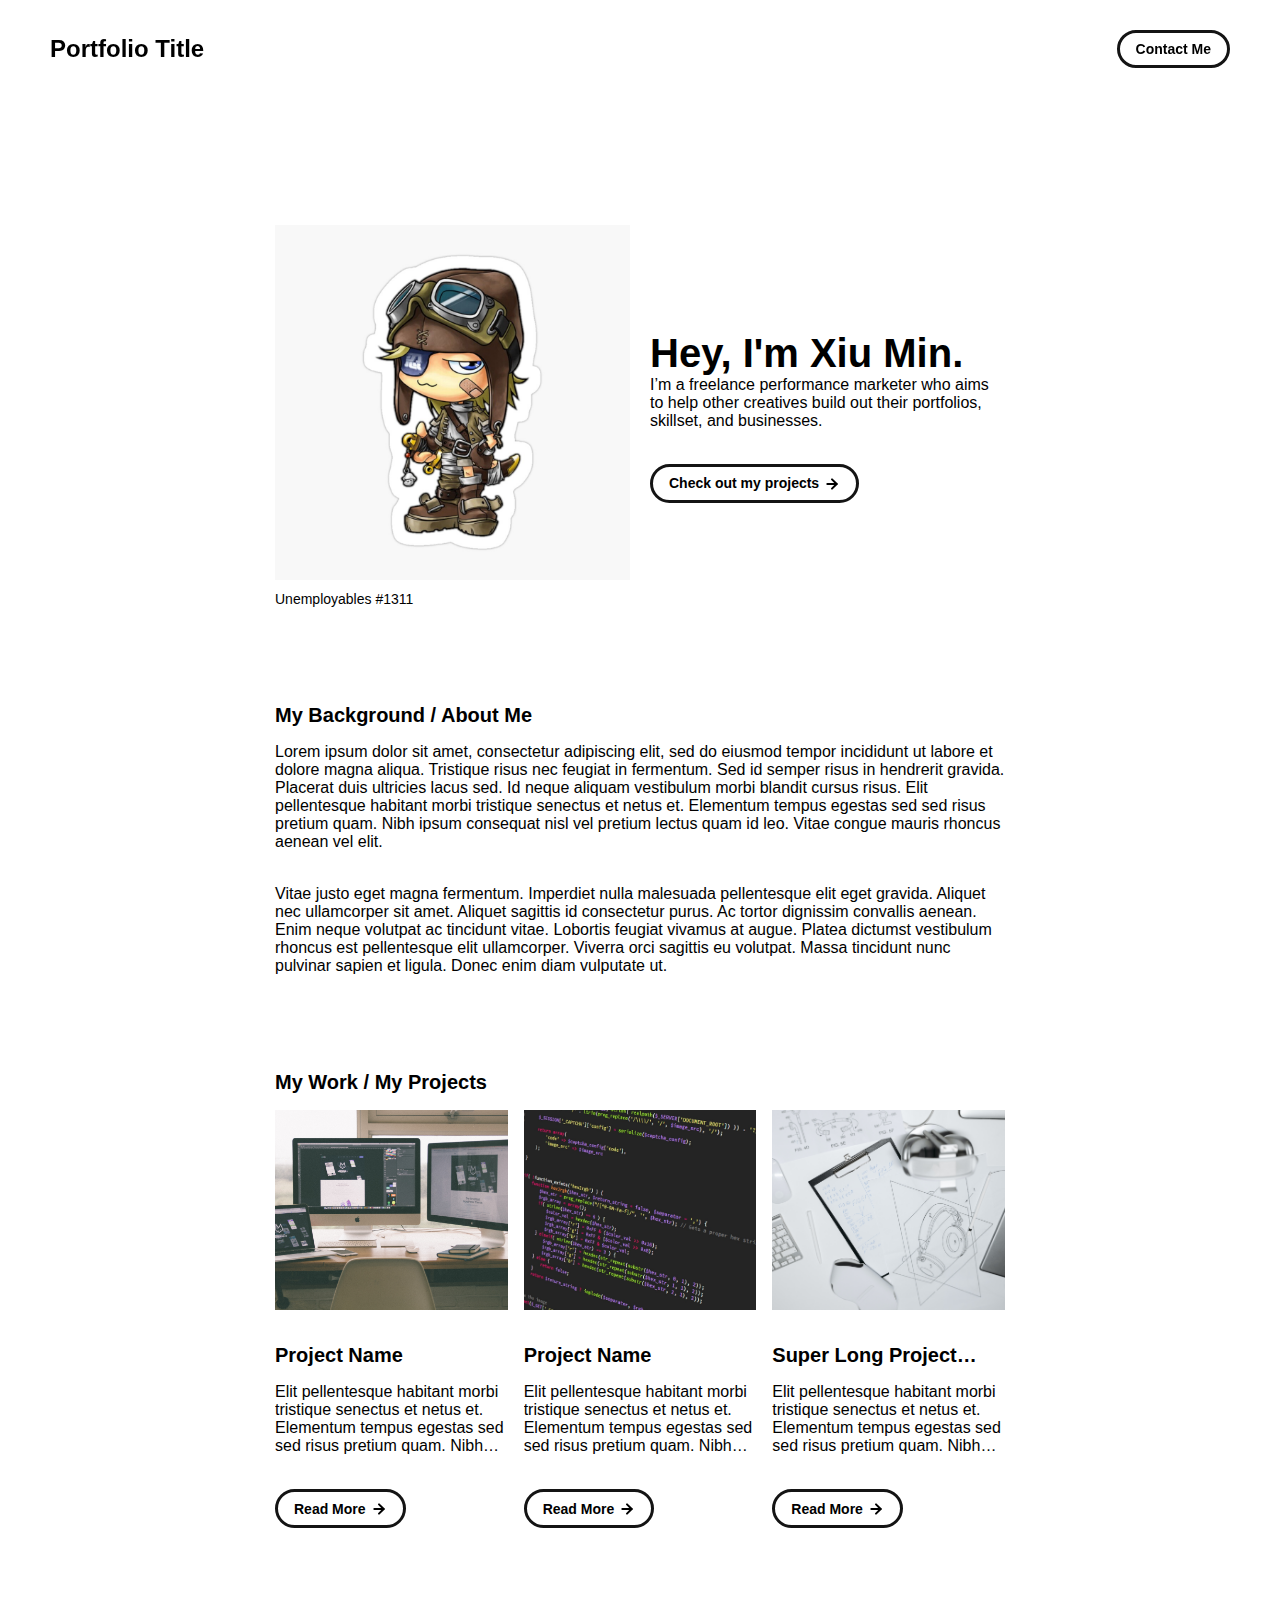
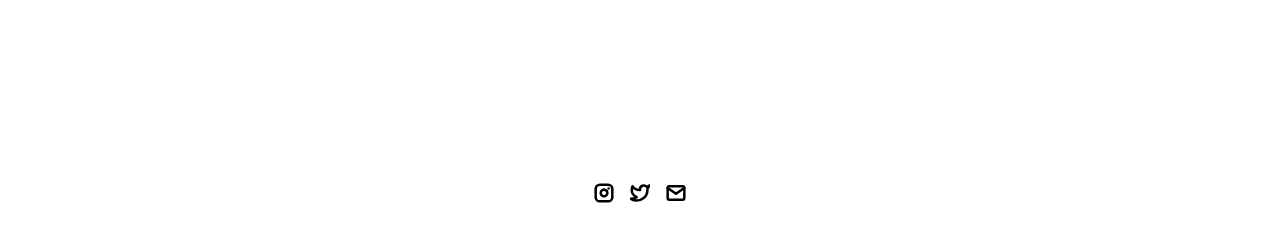
==== index.html @ 83df1a6a "change name" ====
<!DOCTYPE html>
<html lang="en">
	<head>
		<meta charset="utf-8">

    <!-- 
      TODO

      Upload your Unemployable (or whatever photo you like) to the assets/images folder
      and change the name of the image below to match the uploaded one

      Change the title in the <title> tag to whatever you would like the title of your portfolio to be

      This should be the same across all pages.
     -->
    <link rel="icon" href="./assets/images/maplestory.jpeg" />
		<title>Unemployables Portfolio</title>
    <meta name="description" content="A portfolio template for the Unemployables community.">
    <meta name="viewport" content="width=device-width, initial-scale=1" />

		<link rel="stylesheet" href="./css/layout.css">
    <link rel="stylesheet" href="./css/typography.css">
    <link rel="stylesheet" href="./css/utilities.css">

		<script defer src="./js/script.js"></script>
	</head>
	<body>
    <!-- NAVBAR -->
    <div class="navbar">
      <a class="nav-title-link" href="./index.html">
        <!-- TODO - Change the "Portfolio Title" to whatever you want displayed in the top left -->
        <span class="nav-title">Portfolio Title</span>
         <!-- TODO - Change the email after 'mailto:' to your email address for contact -->
        <a class="button" href="mailto:whitevans.eth@gmail.com">
          <span class="button-text">Contact Me</span>
        </a>
      </a>
    </div>

    <!-- MAIN PAGE CONTENT -->
    <div id="main-content">

      <!-- PORTFOLIO HEADER -->
      <div id="portfolio-header">
        <div id="portfolio-header-image-container">
          <!-- 
            TODO

            - Change the img "src" attribute to point to the Unemployable image you uploaded (or whatever image).
            - Change the number to point to your Unemployable & replace the OpenSea link with your own
            - If you aren't using an Unemployable as your image, remove the entire "a" element
          -->
          <img src="./assets/images/maplestory.jpeg" class="portfolio-header-image">
          <a class="no-underline" target="_blank" href="https://opensea.io/assets/0xe0be388ab81c47b0f098d2030a1c9ef190691a8a/1311">
            <span class="image-caption">Unemployables #1311</span>
          </a>
        </div>

          <!-- 
            TODO

            - Change the main-title to whatver you want
            - Change the body-text after that to a quick introduction to what you do
            - Edit the button text if you feel like it. It will link to the projects section below.
          -->
        <div id="portfolio-header-text-container">
            <div class="header-text">
              <span class="main-title">Hey, I'm Xiu Min.</span>
              <div class="body-text">I’m a freelance performance marketer who aims to help other creatives build out their portfolios, skillset, and businesses.</div>
            </div>
            <a class="button" id="my-work-link">
              <span class="button-text">Check out my projects</span> 
              <image src="./assets/icons/arrow-right.svg" class="right-arrow-icon"/>
            </a>
        </div>
      </div>

      <!-- ABOUT SECTION -->
      <!-- 
        TODO

        - Change the subheader-text to whatever header you want
        - Add paragraphs using the <div class="body-text"></div> elements in the "about-section-content"
      -->
      <div id="about-section">
        <span class="subheader-text">My Background / About Me</span>
        <div class="about-section-content">
          <div class="body-text">Lorem ipsum dolor sit amet, consectetur adipiscing elit, sed do eiusmod tempor incididunt ut labore et dolore magna aliqua. Tristique risus nec feugiat in fermentum. Sed id semper risus in hendrerit gravida. Placerat duis ultricies lacus sed. Id neque aliquam vestibulum morbi blandit cursus risus. Elit pellentesque habitant morbi tristique senectus et netus et. Elementum tempus egestas sed sed risus pretium quam. Nibh ipsum consequat nisl vel pretium lectus quam id leo. Vitae congue mauris rhoncus aenean vel elit.</div>
          <div class="body-text">Vitae justo eget magna fermentum. Imperdiet nulla malesuada pellentesque elit eget gravida. Aliquet nec ullamcorper sit amet. Aliquet sagittis id consectetur purus. Ac tortor dignissim convallis aenean. Enim neque volutpat ac tincidunt vitae. Lobortis feugiat vivamus at augue. Platea dictumst vestibulum rhoncus est pellentesque elit ullamcorper. Viverra orci sagittis eu volutpat. Massa tincidunt nunc pulvinar sapien et ligula. Donec enim diam vulputate ut.</div>
        </div>
      </div>

      <!-- PROJECTS / MY WORK SECTION -->
      <div id="my-work-section">
        <!-- TODO - Change the subheader-text to whatever you want the Projects section header to say -->
        <span class="subheader-text">My Work / My Projects</span>

        <div class="projects-container">
          <!-- 
            TODO

            This is where the project cards live. Here's a base level project card for you to copy:
            <div class="project-card">
              <img src="./assets/images/IMAGE_NAME" class="project-image">
              <div class="project-card-text-container">
                <div class="subheader-text project-title">PROJECT_NAME</div>
                <div class="body-text project-card-text">SMALL_PROJECT_DESCRIPTION</div>
              </div>
              <a class="button" href="./project-pages/PROJECT_PAGE_NAME.html">
                <span class="button-text">Read More</span>
                <image src="./assets/icons/arrow-right.svg" class="right-arrow-icon"/>
              </a>
            </div>

            - To add a project to the this area, copy the above, paste it below this comment, and change the following:
                - IMAGE_NAME: the name of the image file in assets/images
                - PROJECT_NAME: the name of the project (keep it short, it only shows 1 line)
                - SMALL_PROJECT_DESCRIPTION: a quick project description (max 4 lines)
                - PROJECT_PAGE_NAME.html: the html filename for the project (must be in project-pages folder)
          -->
          <div class="project-card">
            <img src="./assets/images/desktop.jpeg" class="project-image">
            <div class="project-card-text-container">
              <div class="subheader-text project-title">Project Name</div>
              <div class="body-text project-card-text">Elit pellentesque habitant morbi tristique senectus et netus et. Elementum tempus egestas sed sed risus pretium quam. Nibh ipsum consequat nisl vel pretium</div>
            </div>
            <a class="button" href="./project-pages/project-template.html">
              <span class="button-text">Read More</span>
              <image src="./assets/icons/arrow-right.svg" class="right-arrow-icon"/>
            </a>
          </div>
          <div class="project-card">
            <img src="./assets/images/code.jpeg" class="project-image">
            <div class="project-card-text-container">
              <div class="subheader-text project-title">Project Name</div>
              <div class="body-text project-card-text">Elit pellentesque habitant morbi tristique senectus et netus et. Elementum tempus egestas sed sed risus pretium quam. Nibh ipsum consequat nisl vel pretium</div>
            </div>
            <a class="button" href="./project-pages/project-template.html">
              <span class="button-text">Read More</span>
              <image src="./assets/icons/arrow-right.svg" class="right-arrow-icon"/>
            </a>
          </div>
          <div class="project-card">
            <img src="./assets/images/sketchbook.jpeg" class="project-image">
            <div class="project-card-text-container">
              <div class="subheader-text project-title">Super Long Project Name That Should be Hidden</div>
              <div class="body-text project-card-text">Elit pellentesque habitant morbi tristique senectus et netus et. Elementum tempus egestas sed sed risus pretium quam. Nibh ipsum consequat nisl vel pretium</div>
            </div>
            <a class="button" href="./project-pages/project-template.html">
              <span class="button-text">Read More</span>
              <image src="./assets/icons/arrow-right.svg" class="right-arrow-icon"/>
            </a>
          </div>
        </div>
      </div>
    </div>

    <!-- FOOTER -->
    <div id="footer">
      <!-- 
        TODO - Change href to your Instagram account (can also delete entire "a" element if no Instagram) 

        This should be the same across all pages.
      -->
      <a class="icon-link" target="_blank" href="https://twitter.com/whitevans_eth">
        <image src="./assets/icons/instagram.svg" class="footer-icon"/>
      </a>
      <!-- 
        TODO - Change href to your Twitter account (can also delete entire "a" element if no Twitter) 
      
        This should be the same across all pages.
      -->
      <a class="icon-link" target="_blank" href="https://twitter.com/whitevans_eth">
        <image src="./assets/icons/twitter.svg" class="footer-icon"/>
      </a>
      <!-- 
        TODO - Change the email after "mailto" to your contact email 
      
        This should be the same across all pages.
      -->
      <a class="icon-link" href="mailto:whitevans.eth@gmail.com">
        <image src="./assets/icons/mail.svg" class="footer-icon"/>
      </a>
    </div>

	</body>
</html>
---- css/layout.css ----
* {
  box-sizing: border-box;
}

html {
  text-size-adjust: none;
  -webkit-text-size-adjust: none;
  -moz-text-size-adjust: none;
  -ms-text-size-adjust: none;
}

body {
  margin: 0;
  -webkit-font-smoothing: antialiased;
  -moz-osx-font-smoothing: grayscale;
}




/* Main Page Layout */

#main-content {
  margin: 225px 425px;
  display: flex;
  flex-direction: column;
  gap: 96px;
}




/* Portfolio Header */

#portfolio-header {
  display: flex;
  gap: 20px;
  align-items: center;
}

#portfolio-header-image-container {
  display: flex;
  flex-direction: column;
  gap: 10px;
  flex-basis: 50%;
}

.portfolio-header-image {
  width: 100%;
  height: auto;
}

#portfolio-header-text-container {
  display: flex;
  flex-direction: column;
  gap: 34px;
  flex-basis: 50%;
}




/* About Section */

#about-section {
  display: flex;
  flex-direction: column;
  gap: 16px;
}

.about-section-content {
  display: flex;
  flex-direction: column;
  gap: 34px;
}




/* Project Section */

#my-work-section {
  display: flex;
  flex-direction: column;
  gap: 16px;
}

.projects-container {
  display: flex;
  gap: 34px 16px;
  flex-wrap: wrap;
}

    /* Project Cards */

    .project-card {
      max-width: calc((100% - 32px) / 3);
      display: flex;
      flex-direction: column;
      gap: 34px;
    }

    .project-card-text-container {
      flex-direction: column;
      display: flex;
      gap: 16px
    }

    .project-image {
      width: 100%;
      height: 200px;
      object-fit: cover;
      object-position: center;
    }




/* Project Pages */

#project-header {
  display: flex;
  flex-direction: column;
  gap: 16px;
}

.project-header-image {
  width: 100%;
  height: auto;
}

#project-details {
  display: flex;
  flex-direction: column;
  gap: 16px;
}

.project-details-content {
  display: flex;
  flex-direction: column;
  gap: 34px;
}

    /* Project Gallery */

    #project-gallery {
      display: flex;
      flex-direction: column;
      gap: 16px;
    }

    .project-gallery-content {
      display: flex;
      flex-wrap: wrap;
      gap: 34px 16px;
    }

    .gallery-image-container {
      width: 100%;
      display: flex;
      flex-direction: column;
      gap: 10px;
    }

    .gallery-image-container.half-width {
      width: calc((100% - 16px) / 2);
    }

    .gallery-image {
      width: 100%;
      height: auto;
    }


/* Extra Extra large devices (large laptops and desktops, 1200px and below) */
@media only screen and (max-width: 1600px) {
  #main-content {
    margin: 225px 275px;
  }
}

/* Extra large devices (large laptops and desktops, 1200px and below) */
@media only screen and (max-width: 1200px) {
  #main-content {
    margin: 225px 175px;
  }
}

/* Large devices (laptops/desktops, 1000px and below) */
@media only screen and (max-width: 1000px) {
  #main-content {
    margin: 225px 75px;
  }
}

/* Small devices (portrait tablets and large phones, 800px and below) */
@media only screen and (max-width: 800px) {
  #main-content {
    margin: 150px 50px;
  }

  #portfolio-header {
    flex-direction: column;
  }

  .project-card {
    max-width: calc((100% - 16px) / 2);
  }
}

/* Small devices (portrait tablets and large phones, 600px and below) */
@media only screen and (max-width: 600px) {
  #main-content {
    margin: 125px 20px;
  }

  .project-card {
    max-width: 100%;
  }
}
---- css/typography.css ----
body {
  font-family: "Helvetica Neue", Helvetica, Arial, sans-serif;
}

.nav-title {
  font-weight: 700;
  font-size: 24px;
}

.button-text {
  font-size: 14px;
  font-weight: 700;
}

.image-caption {
  font-size: 14px;
  font-weight: 500;
}

.main-title {
  font-size: 40px;
  font-weight: 700;
}

.subheader-text {
  font-size: 20px;
  font-weight: 700;
}

.body-text {
  font-size: 16px;
  font-weight: 500;
}

.project-card-text {
  overflow: hidden;
  text-overflow: ellipsis;
  display: -webkit-box;
  -webkit-line-clamp: 4;
  -webkit-box-orient: vertical;
}

.project-title {
  overflow: hidden;
  text-overflow: ellipsis;
  display: -webkit-box;
  -webkit-line-clamp: 1;
  -webkit-box-orient: vertical;
}
---- css/utilities.css ----
/* Icons */

.right-arrow-icon {
  width: 16px;
  height: 16px;
  margin-top: 1px;
}

.footer-icon {
  width: 20px;
  height: 20px;
}

a.icon-link {
  transition: transform 200ms ease-in-out;
}

a.icon-link:hover {
  cursor: pointer;
  stroke-width: 5;
  margin: 0;
  transform: rotate(15deg);
}


/* Navbar Styling */

.navbar {
  width: 100%;
  padding: 30px 50px;
  display: flex;
  justify-content: space-between;
  align-items: center;
  position: fixed;
  top: 0;
  left: 0;
}

.nav-title-link {
  color: black;
  text-decoration: none;
}

.nav-title-link:hover {
  text-decoration: underline;
}

/* Small devices (portrait tablets and large phones, 800px and below) */
@media only screen and (max-width: 800px) {
  .navbar {
    padding: 20px 20px;
    background-color: white
  }
}


/* Button Styling */

a.button {
  padding: 8px 16px;
  border: 3px solid #141414;
  border-radius: 50px;
  color: black;
  text-decoration: none;
  width: fit-content;
  display: flex;
  gap: 5px;
  align-items: center;
}

a.button:hover {
  text-decoration: underline;
  text-decoration-thickness: 2px;
  cursor: pointer;
}


/* Footer Styling */

#footer {
  width: 100%;
  display: flex;
  padding: 30px 50px;
  justify-content: center;
  align-items: center;
  gap: 16px;
}

/* Link Styling */
a.no-underline {
  text-decoration: none;
  color: black
}

a.no-underline:hover {
  text-decoration: underline;
  cursor: pointer;
}

/* Small devices (portrait tablets and large phones, 800px and below) */
@media only screen and (max-width: 800px) {
  #footer {
    padding: 20px 20px;
  }
}
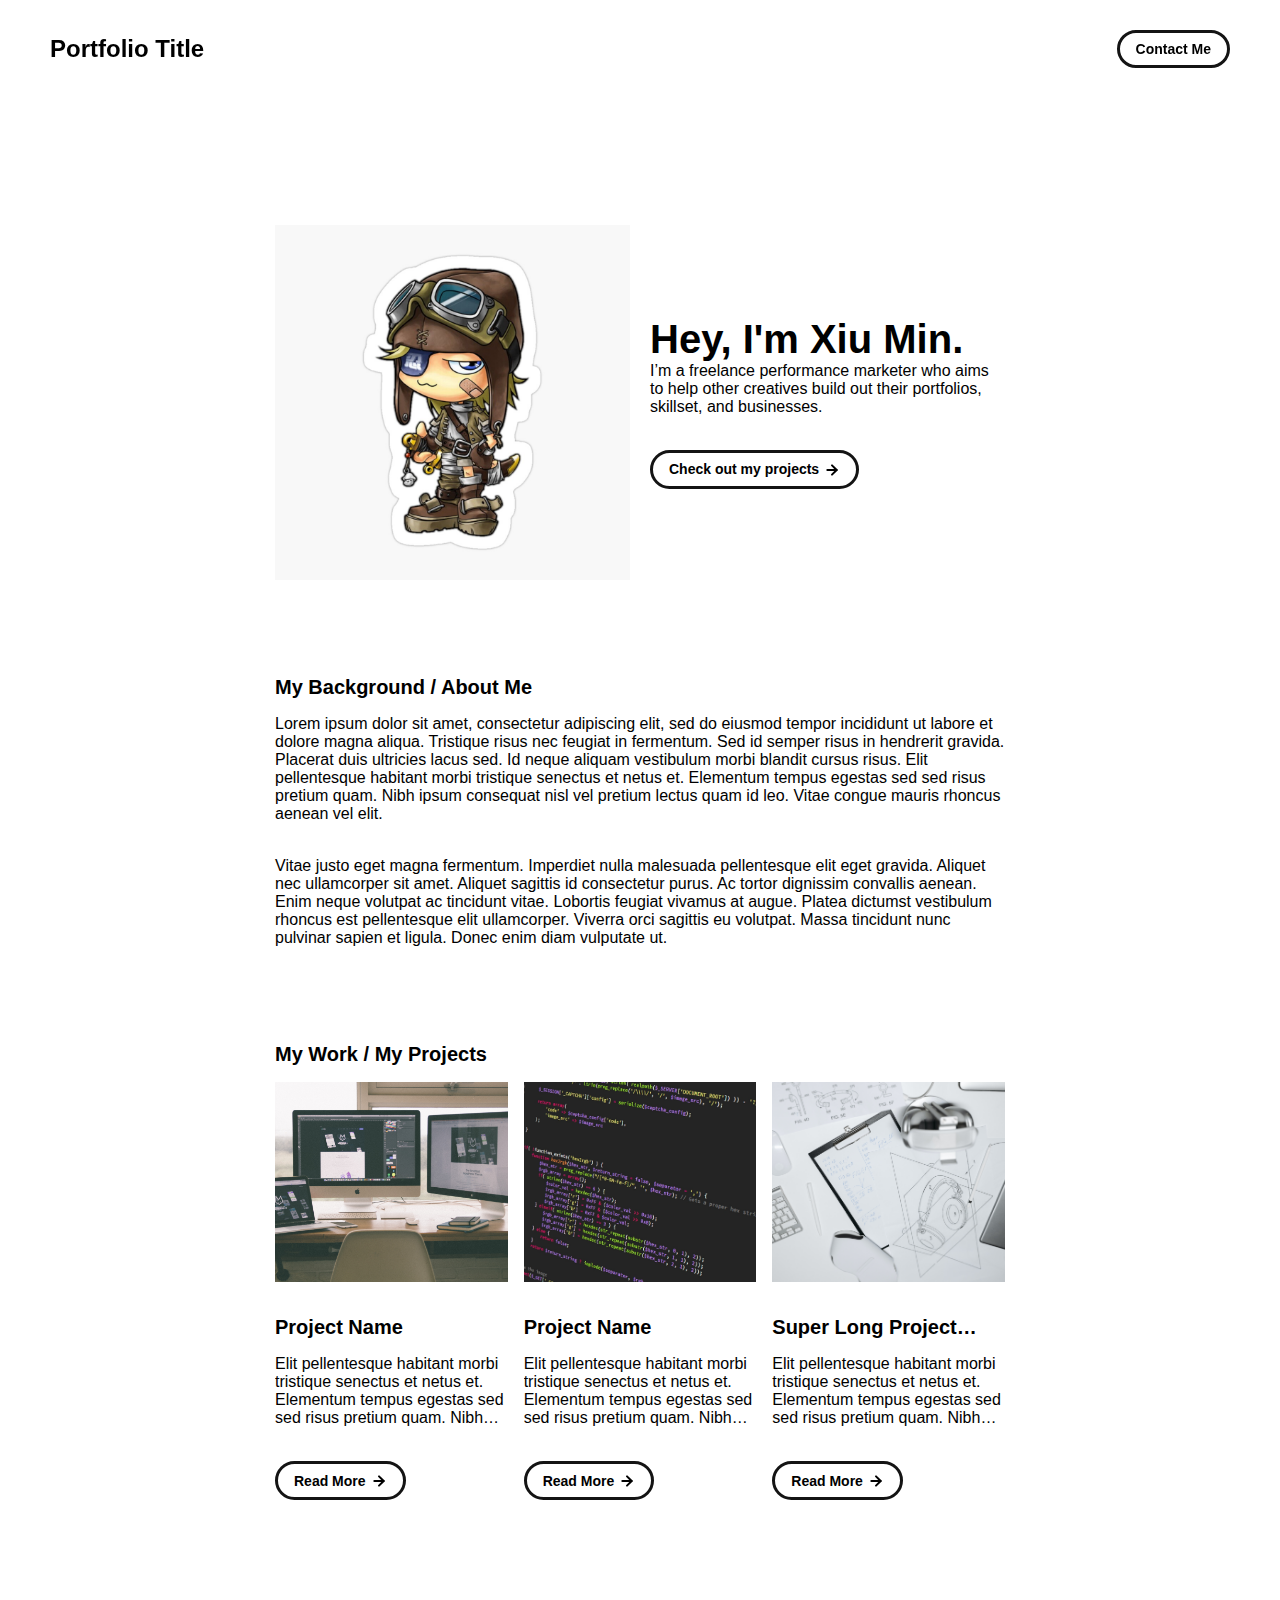
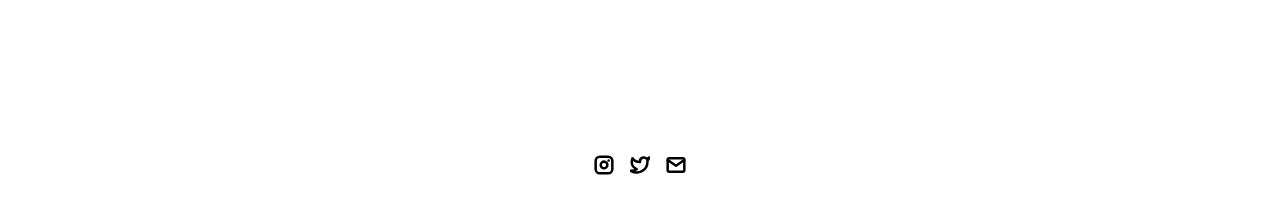
==== commit 159f90d7: "remove a" ====
--- a/index.html
+++ b/index.html
@@ -51,9 +51,6 @@
             - If you aren't using an Unemployable as your image, remove the entire "a" element
           -->
           <img src="./assets/images/maplestory.jpeg" class="portfolio-header-image">
-          <a class="no-underline" target="_blank" href="https://opensea.io/assets/0xe0be388ab81c47b0f098d2030a1c9ef190691a8a/1311">
-            <span class="image-caption">Unemployables #1311</span>
-          </a>
         </div>
 
           <!-- 
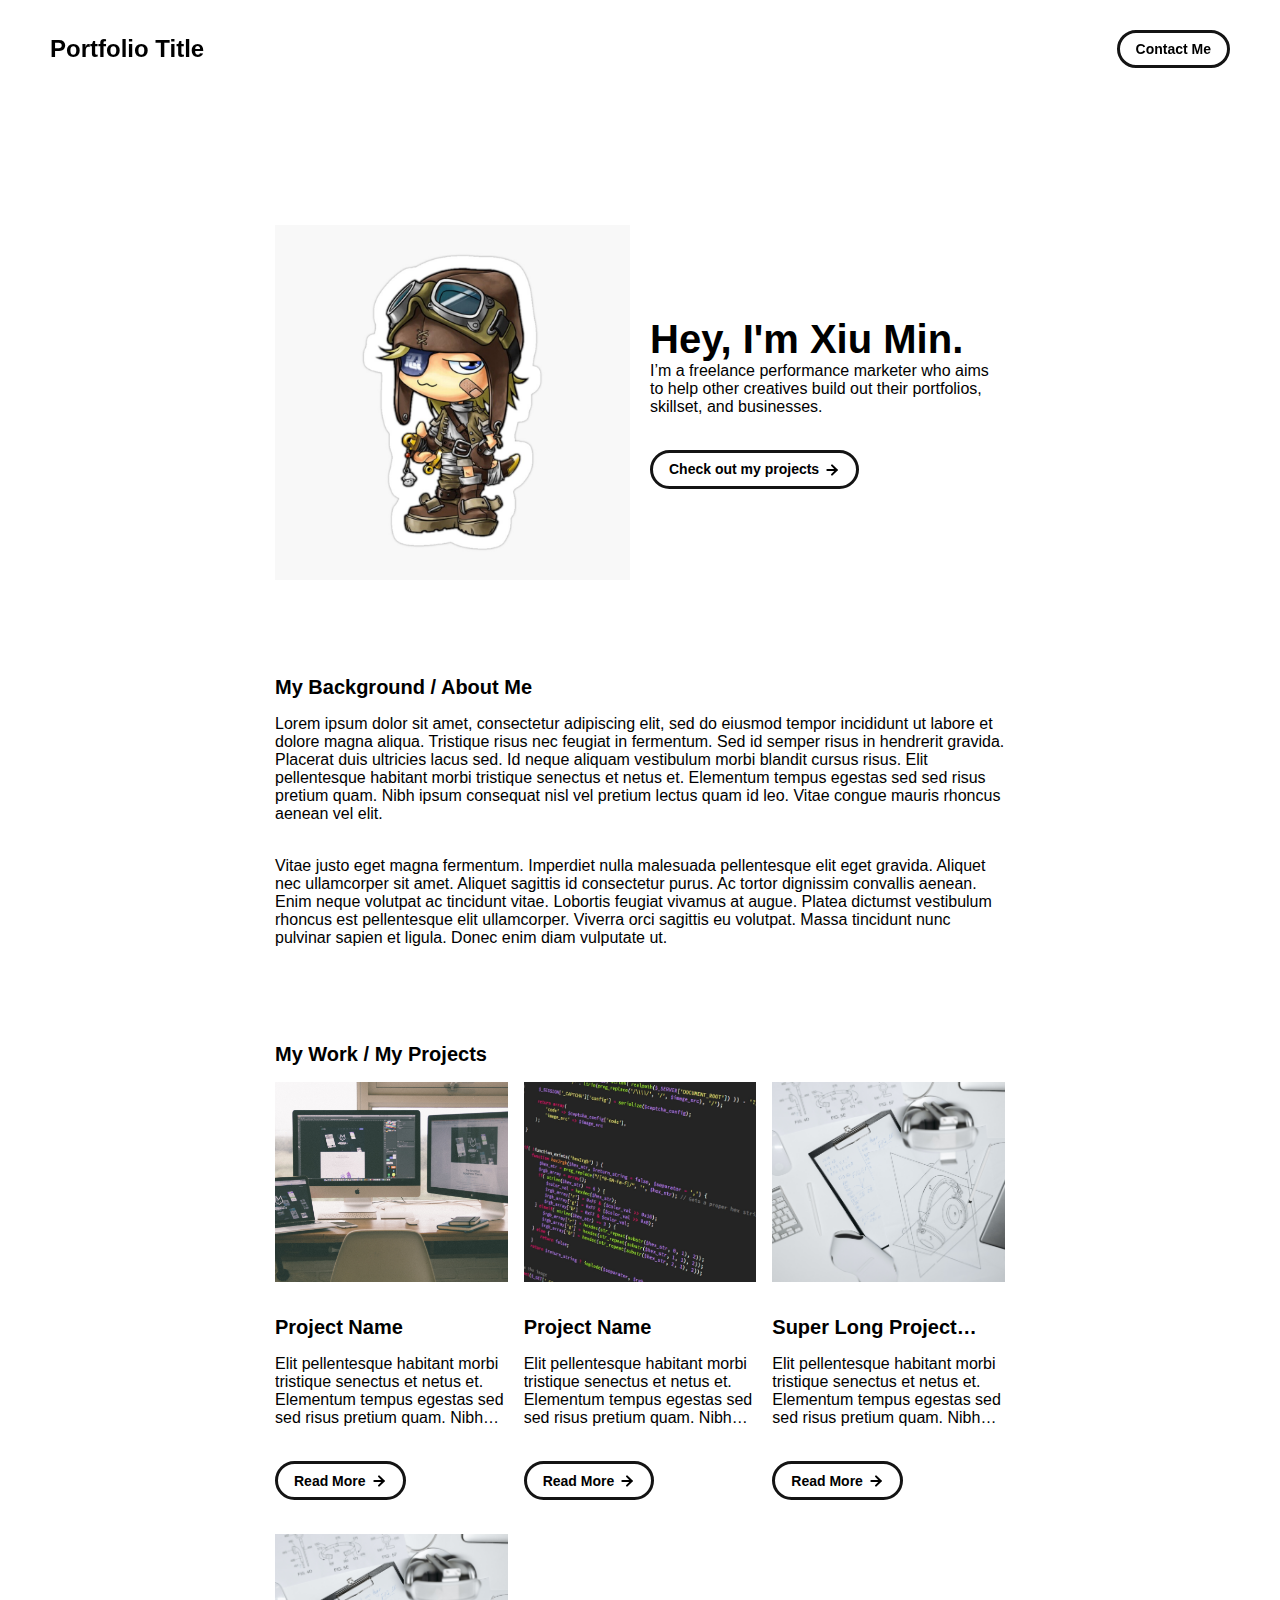
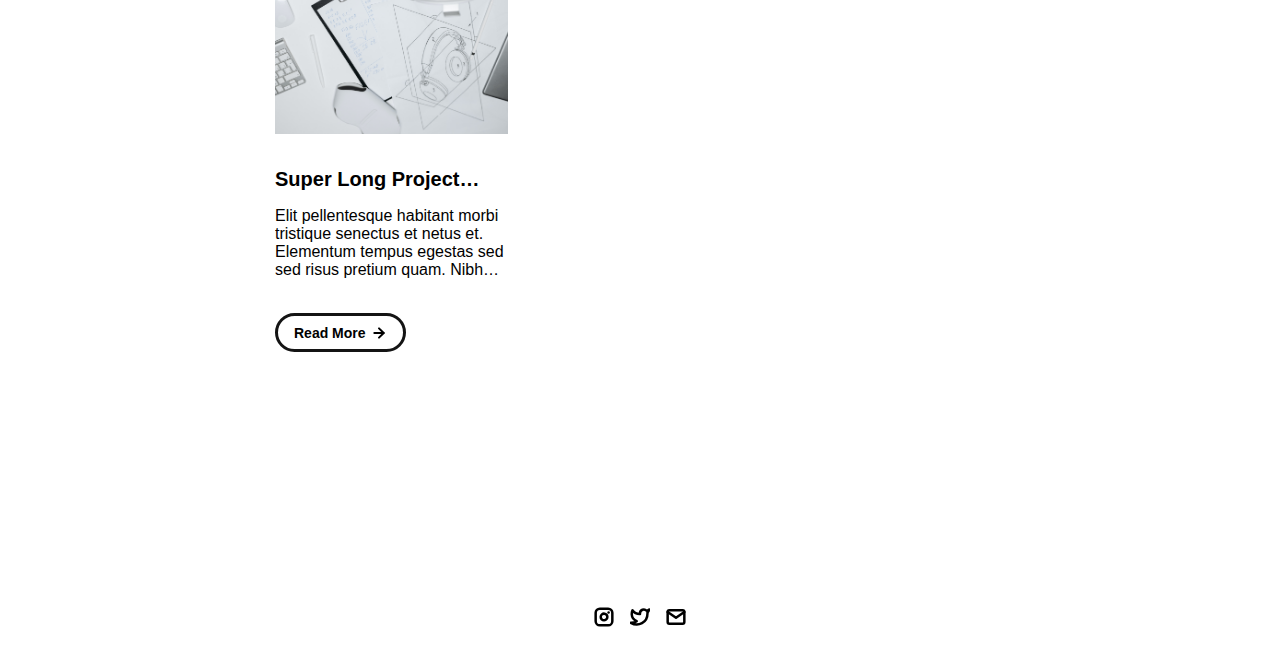
==== commit a54aa32d: "add project card" ====
--- a/index.html
+++ b/index.html
@@ -148,6 +148,17 @@
               <image src="./assets/icons/arrow-right.svg" class="right-arrow-icon"/>
             </a>
           </div>
+          <div class="project-card">
+            <img src="./assets/images/sketchbook.jpeg" class="project-image">
+            <div class="project-card-text-container">
+              <div class="subheader-text project-title">Super Long Project Name That Should be Hidden</div>
+              <div class="body-text project-card-text">Elit pellentesque habitant morbi tristique senectus et netus et. Elementum tempus egestas sed sed risus pretium quam. Nibh ipsum consequat nisl vel pretium</div>
+            </div>
+            <a class="button" href="./project-pages/project-template.html">
+              <span class="button-text">Read More</span>
+              <image src="./assets/icons/arrow-right.svg" class="right-arrow-icon"/>
+            </a>
+          </div>
         </div>
       </div>
     </div>
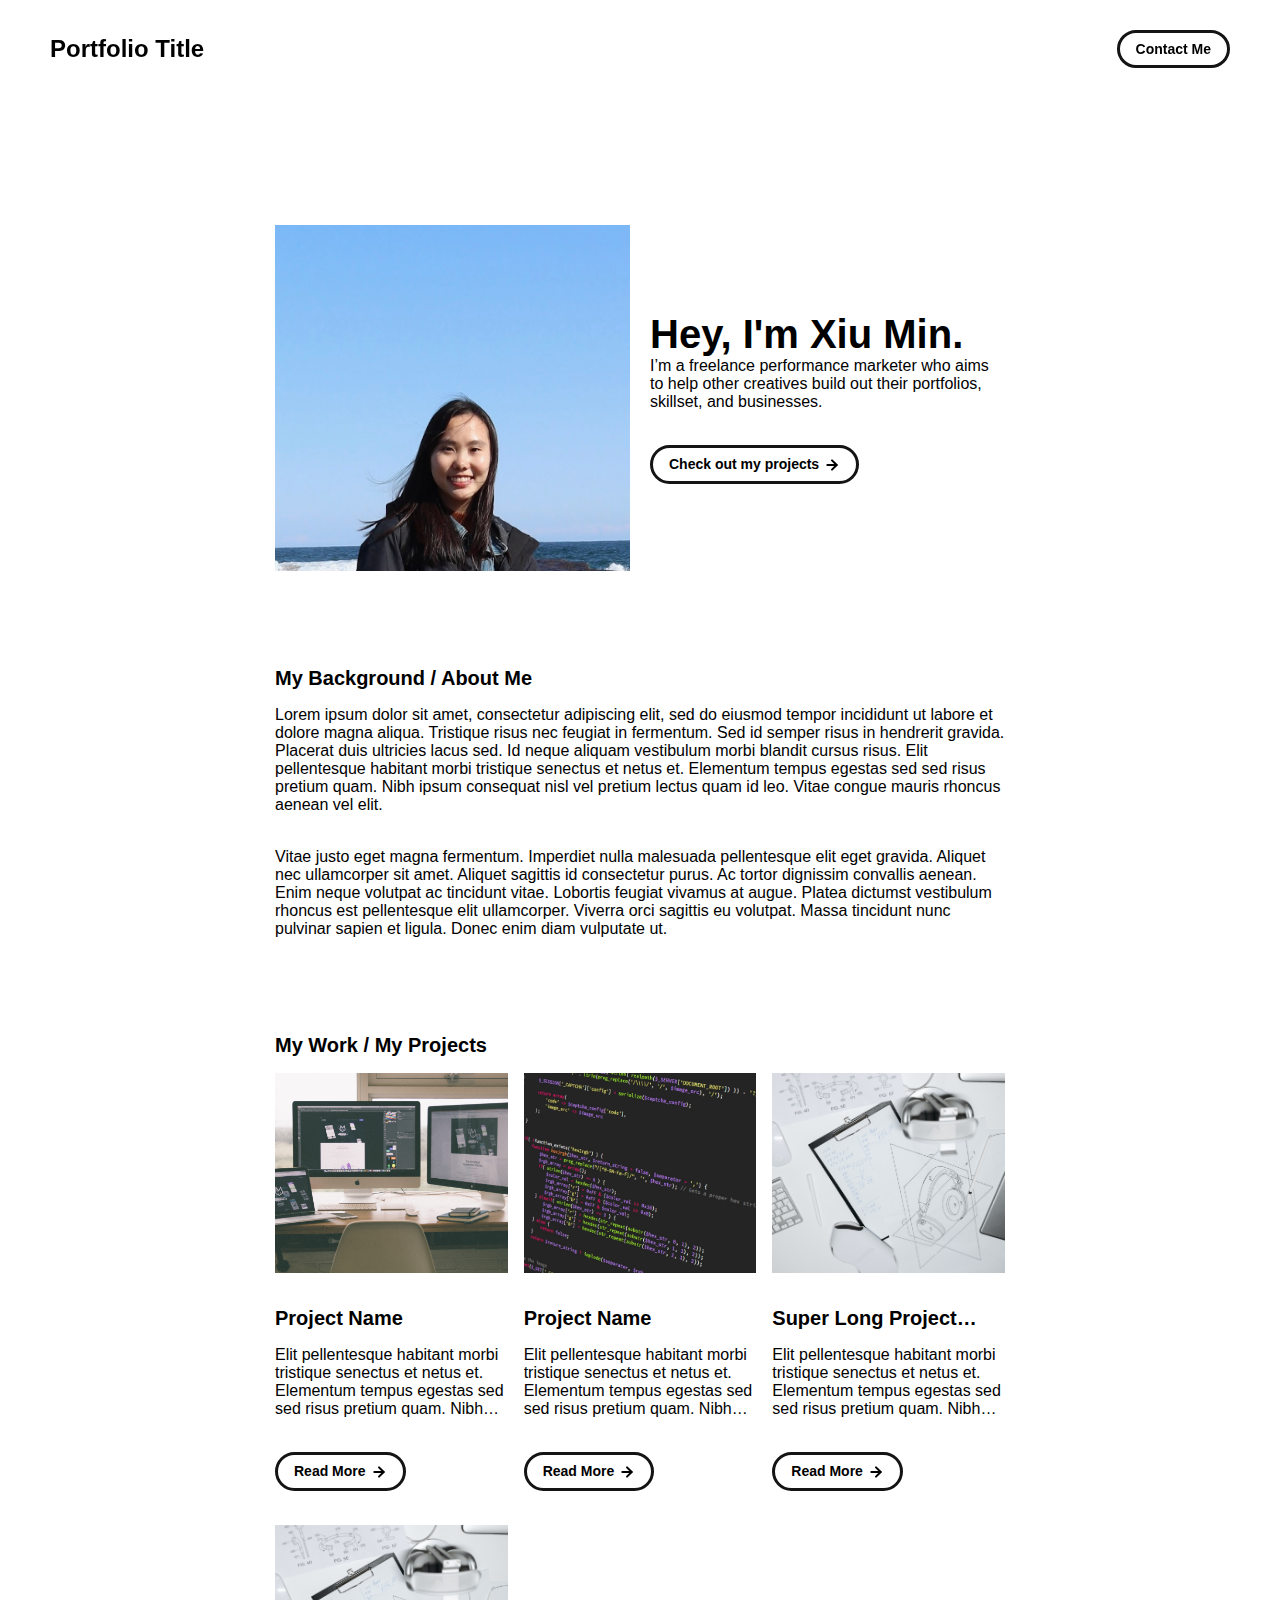
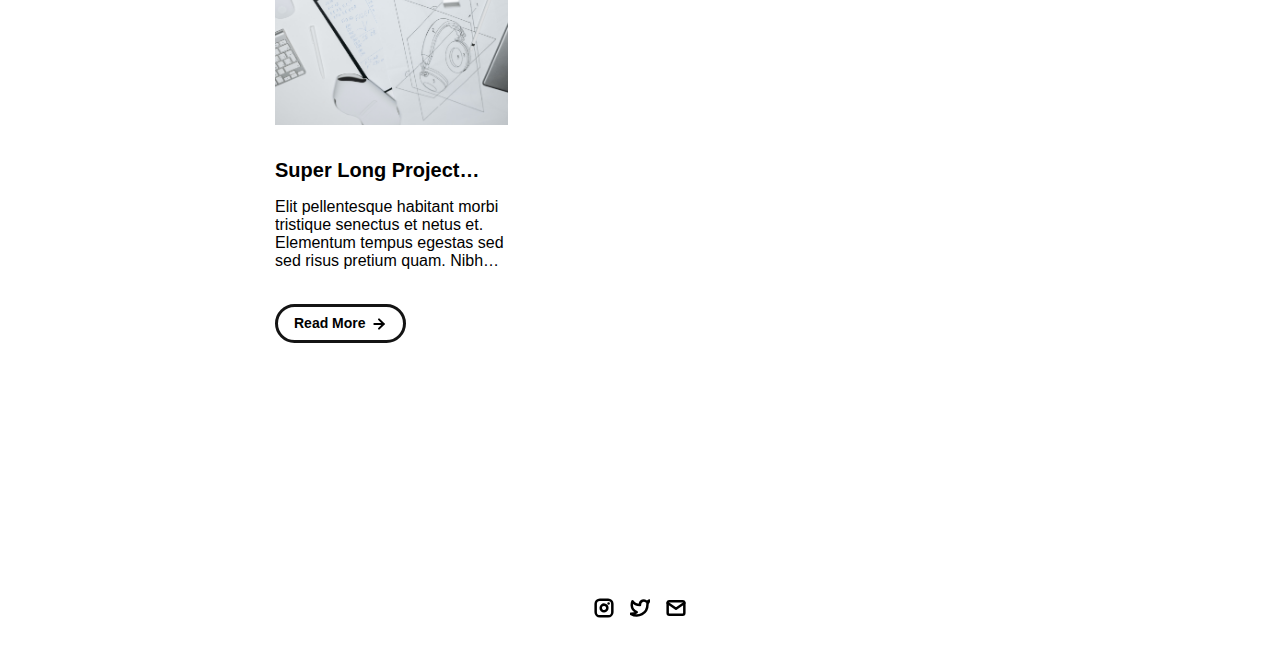
==== commit 5ce41356: "change profile pic" ====
--- a/index.html
+++ b/index.html
@@ -14,7 +14,7 @@
       This should be the same across all pages.
      -->
     <link rel="icon" href="./assets/images/maplestory.jpeg" />
-		<title>Unemployables Portfolio</title>
+		<title>Xiu Min's Portfolio</title>
     <meta name="description" content="A portfolio template for the Unemployables community.">
     <meta name="viewport" content="width=device-width, initial-scale=1" />
 
@@ -50,7 +50,7 @@
             - Change the number to point to your Unemployable & replace the OpenSea link with your own
             - If you aren't using an Unemployable as your image, remove the entire "a" element
           -->
-          <img src="./assets/images/maplestory.jpeg" class="portfolio-header-image">
+          <img src="./assets/images/profile.jpg" class="portfolio-header-image">
         </div>
 
           <!-- 
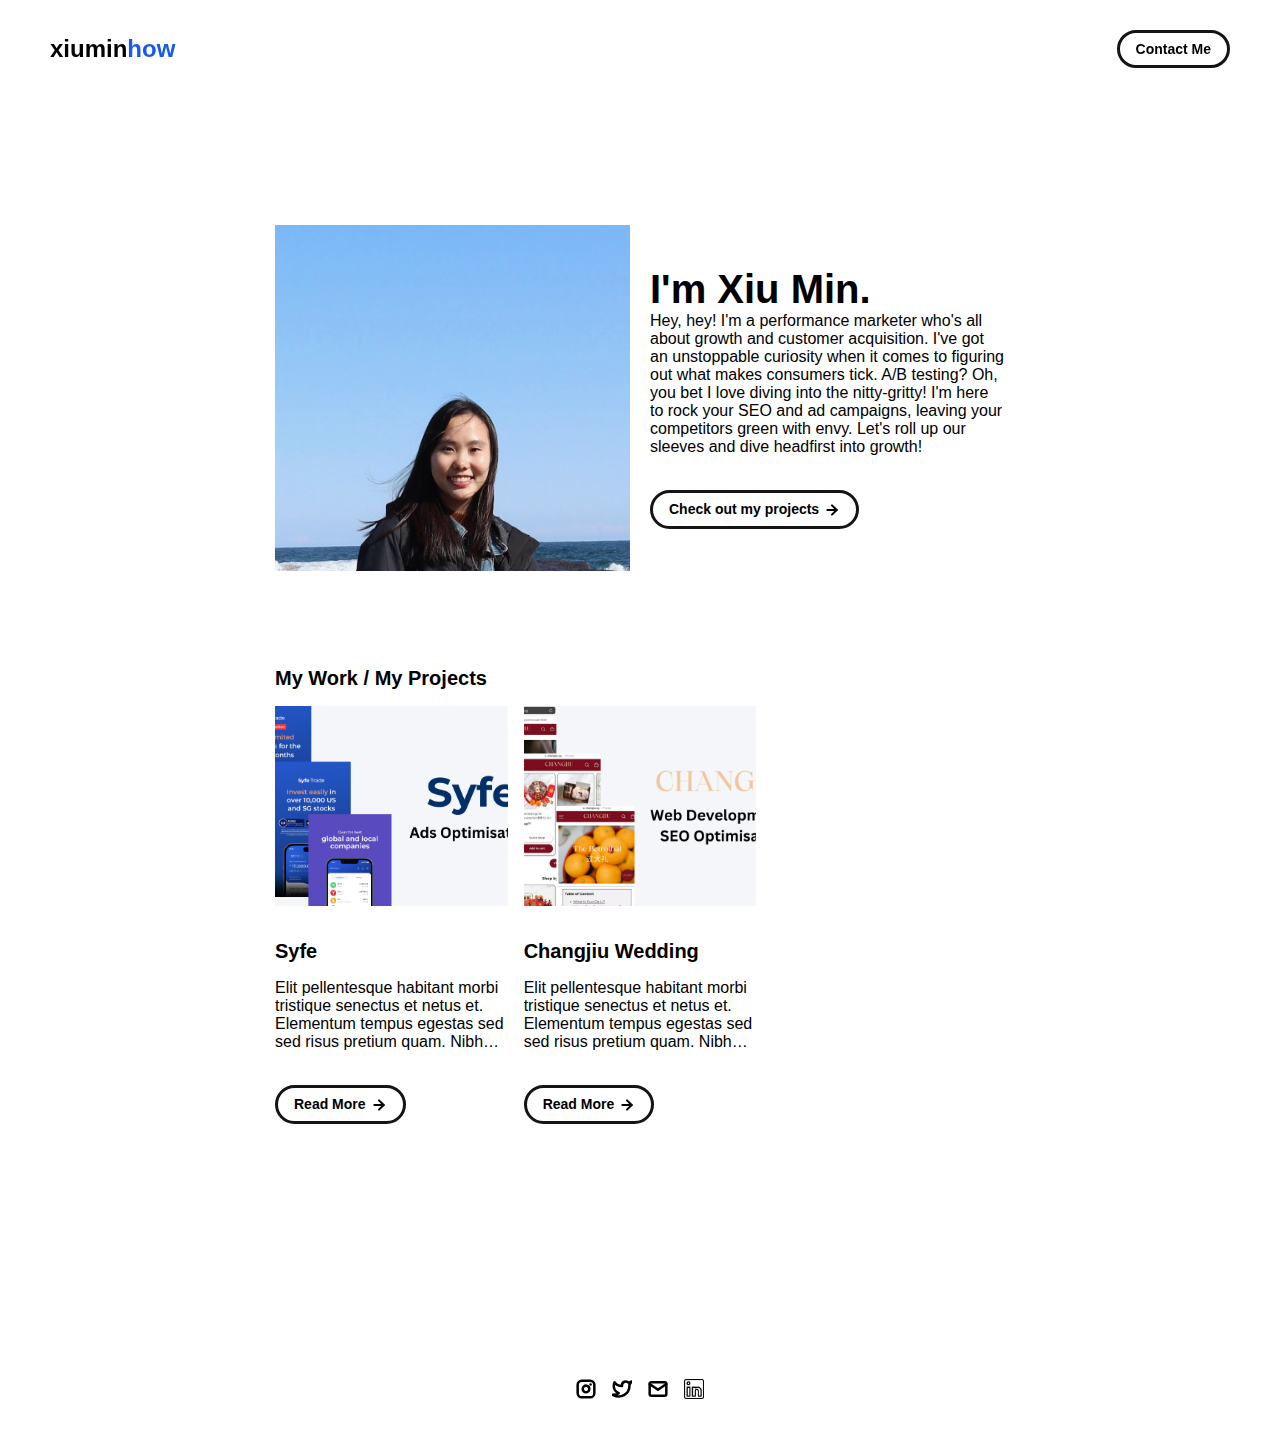
==== commit ac3b3bdf: "new changes" ====
--- a/index.html
+++ b/index.html
@@ -29,9 +29,9 @@
     <div class="navbar">
       <a class="nav-title-link" href="./index.html">
         <!-- TODO - Change the "Portfolio Title" to whatever you want displayed in the top left -->
-        <span class="nav-title">Portfolio Title</span>
+        <span class="nav-title">xiumin<span style="color: rgb(23, 90, 233)";>how</span></span>
          <!-- TODO - Change the email after 'mailto:' to your email address for contact -->
-        <a class="button" href="mailto:whitevans.eth@gmail.com">
+        <a class="button" href="mailto:xiumin.how.mail@gmail.com">
           <span class="button-text">Contact Me</span>
         </a>
       </a>
@@ -62,8 +62,8 @@
           -->
         <div id="portfolio-header-text-container">
             <div class="header-text">
-              <span class="main-title">Hey, I'm Xiu Min.</span>
-              <div class="body-text">I’m a freelance performance marketer who aims to help other creatives build out their portfolios, skillset, and businesses.</div>
+              <span class="main-title">I'm Xiu Min.</span>
+              <div class="body-text">Hey, hey! I'm a performance marketer who's all about growth and customer acquisition. I've got an unstoppable curiosity when it comes to figuring out what makes consumers tick. A/B testing? Oh, you bet I love diving into the nitty-gritty! I'm here to rock your SEO and ad campaigns, leaving your competitors green with envy. Let's roll up our sleeves and dive headfirst into growth!</div>
             </div>
             <a class="button" id="my-work-link">
               <span class="button-text">Check out my projects</span> 
@@ -79,6 +79,7 @@
         - Change the subheader-text to whatever header you want
         - Add paragraphs using the <div class="body-text"></div> elements in the "about-section-content"
       -->
+      <!--
       <div id="about-section">
         <span class="subheader-text">My Background / About Me</span>
         <div class="about-section-content">
@@ -86,6 +87,7 @@
           <div class="body-text">Vitae justo eget magna fermentum. Imperdiet nulla malesuada pellentesque elit eget gravida. Aliquet nec ullamcorper sit amet. Aliquet sagittis id consectetur purus. Ac tortor dignissim convallis aenean. Enim neque volutpat ac tincidunt vitae. Lobortis feugiat vivamus at augue. Platea dictumst vestibulum rhoncus est pellentesque elit ullamcorper. Viverra orci sagittis eu volutpat. Massa tincidunt nunc pulvinar sapien et ligula. Donec enim diam vulputate ut.</div>
         </div>
       </div>
+      -->
 
       <!-- PROJECTS / MY WORK SECTION -->
       <div id="my-work-section">
@@ -116,9 +118,9 @@
                 - PROJECT_PAGE_NAME.html: the html filename for the project (must be in project-pages folder)
           -->
           <div class="project-card">
-            <img src="./assets/images/desktop.jpeg" class="project-image">
+            <img src="./assets/images/syfe.png" class="project-image">
             <div class="project-card-text-container">
-              <div class="subheader-text project-title">Project Name</div>
+              <div class="subheader-text project-title">Syfe</div>
               <div class="body-text project-card-text">Elit pellentesque habitant morbi tristique senectus et netus et. Elementum tempus egestas sed sed risus pretium quam. Nibh ipsum consequat nisl vel pretium</div>
             </div>
             <a class="button" href="./project-pages/project-template.html">
@@ -127,31 +129,9 @@
             </a>
           </div>
           <div class="project-card">
-            <img src="./assets/images/code.jpeg" class="project-image">
+            <img src="./assets/images/changjiu.png" class="project-image">
             <div class="project-card-text-container">
-              <div class="subheader-text project-title">Project Name</div>
-              <div class="body-text project-card-text">Elit pellentesque habitant morbi tristique senectus et netus et. Elementum tempus egestas sed sed risus pretium quam. Nibh ipsum consequat nisl vel pretium</div>
-            </div>
-            <a class="button" href="./project-pages/project-template.html">
-              <span class="button-text">Read More</span>
-              <image src="./assets/icons/arrow-right.svg" class="right-arrow-icon"/>
-            </a>
-          </div>
-          <div class="project-card">
-            <img src="./assets/images/sketchbook.jpeg" class="project-image">
-            <div class="project-card-text-container">
-              <div class="subheader-text project-title">Super Long Project Name That Should be Hidden</div>
-              <div class="body-text project-card-text">Elit pellentesque habitant morbi tristique senectus et netus et. Elementum tempus egestas sed sed risus pretium quam. Nibh ipsum consequat nisl vel pretium</div>
-            </div>
-            <a class="button" href="./project-pages/project-template.html">
-              <span class="button-text">Read More</span>
-              <image src="./assets/icons/arrow-right.svg" class="right-arrow-icon"/>
-            </a>
-          </div>
-          <div class="project-card">
-            <img src="./assets/images/sketchbook.jpeg" class="project-image">
-            <div class="project-card-text-container">
-              <div class="subheader-text project-title">Super Long Project Name That Should be Hidden</div>
+              <div class="subheader-text project-title">Changjiu Wedding</div>
               <div class="body-text project-card-text">Elit pellentesque habitant morbi tristique senectus et netus et. Elementum tempus egestas sed sed risus pretium quam. Nibh ipsum consequat nisl vel pretium</div>
             </div>
             <a class="button" href="./project-pages/project-template.html">
@@ -189,6 +169,9 @@
       <a class="icon-link" href="mailto:whitevans.eth@gmail.com">
         <image src="./assets/icons/mail.svg" class="footer-icon"/>
       </a>
+      <a class="icon-link" target="_blank" href="https://www.linkedin.com/in/howxiumin">
+        <image src="./assets/icons/linkedin-1.png" class="footer-icon"/>
+      </a>
     </div>
 
 	</body>
